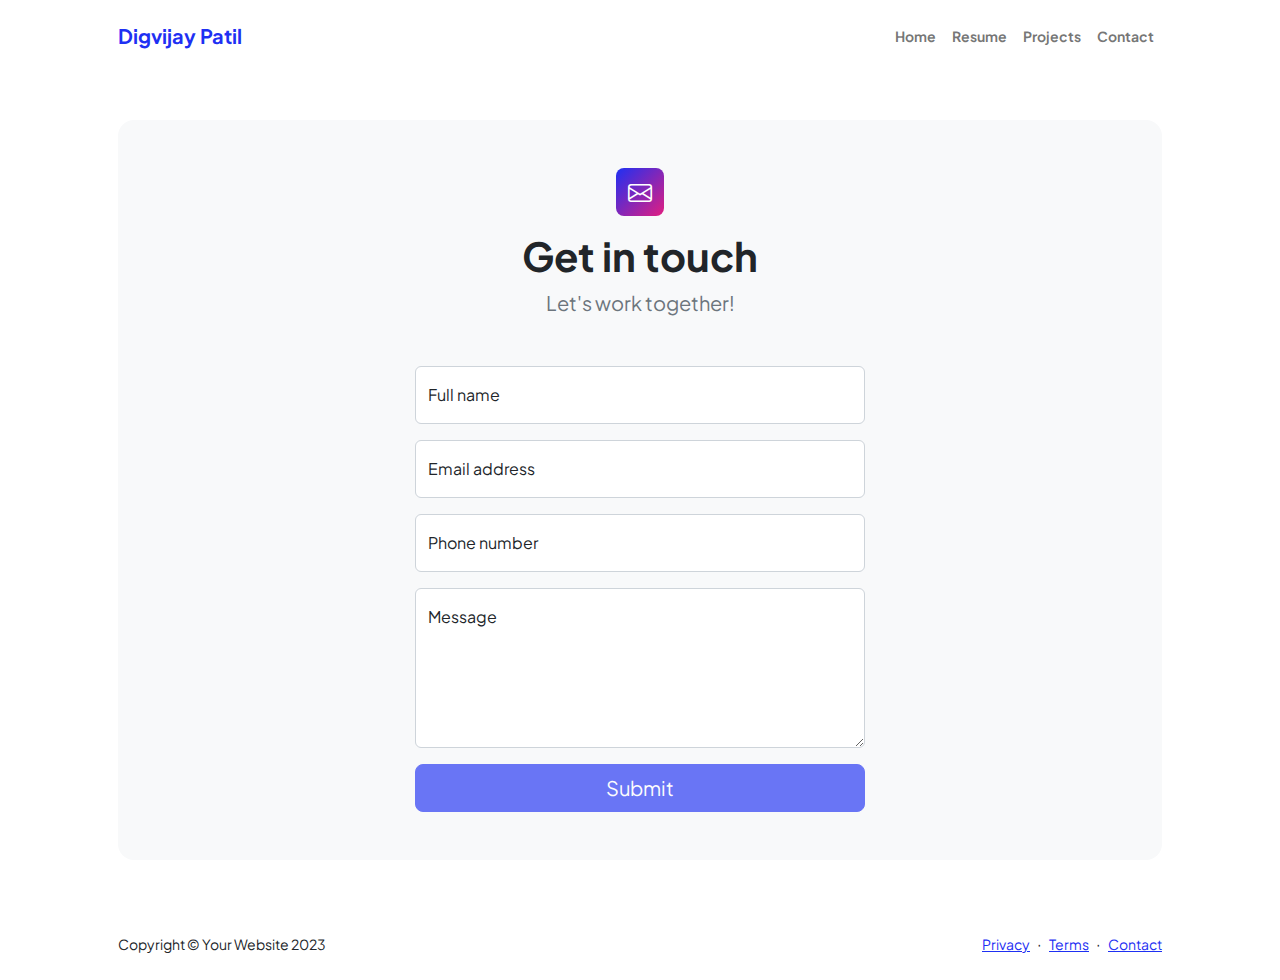
==== contact.html @ d30cce9c "changes" ====
<!DOCTYPE html>
<html lang="en">
    <head>
        
        <title>Contact</title>

        <!-- Favicon-->
        <link rel="icon" type="image/x-icon" href="assets/favicon.ico" />
        <!-- Custom Google font-->
        <link rel="preconnect" href="https://fonts.googleapis.com" />
        <link rel="preconnect" href="https://fonts.gstatic.com" crossorigin />
        <link href="https://fonts.googleapis.com/css2?family=Plus+Jakarta+Sans:wght@100;200;300;400;500;600;700;800;900&amp;display=swap" rel="stylesheet" />
        <!-- Bootstrap icons-->
        <link href="https://cdn.jsdelivr.net/npm/bootstrap-icons@1.8.1/font/bootstrap-icons.css" rel="stylesheet" />
        <!-- Core theme CSS (includes Bootstrap)-->
        <link href="css/styles.css" rel="stylesheet" />
    </head>
    <body class="d-flex flex-column">
        <main class="flex-shrink-0">
  
            <!-- Navigation-->
            <nav class="navbar navbar-expand-lg navbar-light bg-white py-3">
                <div class="container px-5">
                    <a class="navbar-brand" href="index.html"><span class="fw-bolder text-primary">Digvijay Patil</span></a>
                    <button class="navbar-toggler" type="button" data-bs-toggle="collapse" data-bs-target="#navbarSupportedContent" aria-controls="navbarSupportedContent" aria-expanded="false" aria-label="Toggle navigation"><span class="navbar-toggler-icon"></span></button>
                    <div class="collapse navbar-collapse" id="navbarSupportedContent">
                        <ul class="navbar-nav ms-auto mb-2 mb-lg-0 small fw-bolder">
                            <li class="nav-item"><a class="nav-link" href="index.html">Home</a></li>
                            <li class="nav-item"><a class="nav-link" href="resume.html">Resume</a></li>
                            <li class="nav-item"><a class="nav-link" href="projects.html">Projects</a></li>
                            <li class="nav-item"><a class="nav-link" href="contact.html">Contact</a></li>
                        </ul>
                    </div>
                </div>
            </nav>

            <!-- Page content-->
            <section class="py-5">
                <div class="container px-5">

                    <!-- Contact form-->
                    <div class="bg-light rounded-4 py-5 px-4 px-md-5">
                        <div class="text-center mb-5">
                            <div class="feature bg-primary bg-gradient-primary-to-secondary text-white rounded-3 mb-3"><i class="bi bi-envelope"></i></div>
                            <h1 class="fw-bolder">Get in touch</h1>
                            <p class="lead fw-normal text-muted mb-0">Let's work together!</p>
                        </div>
                        <div class="row gx-5 justify-content-center">
                            <div class="col-lg-8 col-xl-6">
                                <!-- * * * * * * * * * * * * * * *-->
                                <!-- * * SB Forms Contact Form * *-->
                                <!-- * * * * * * * * * * * * * * *-->
                                <!-- This form is pre-integrated with SB Forms.-->
                                <!-- To make this form functional, sign up at-->
                                <!-- https://startbootstrap.com/solution/contact-forms-->
                                <!-- to get an API token!-->
                                <form id="contactForm" data-sb-form-api-token="API_TOKEN">
                                    <!-- Name input-->
                                    <div class="form-floating mb-3">
                                        <input class="form-control" id="name" type="text" placeholder="Enter your name..." data-sb-validations="required" />
                                        <label for="name">Full name</label>
                                        <div class="invalid-feedback" data-sb-feedback="name:required">A name is required.</div>
                                    </div>
                                    <!-- Email address input-->
                                    <div class="form-floating mb-3">
                                        <input class="form-control" id="email" type="email" placeholder="name@example.com" data-sb-validations="required,email" />
                                        <label for="email">Email address</label>
                                        <div class="invalid-feedback" data-sb-feedback="email:required">An email is required.</div>
                                        <div class="invalid-feedback" data-sb-feedback="email:email">Email is not valid.</div>
                                    </div>
                                    <!-- Phone number input-->
                                    <div class="form-floating mb-3">
                                        <input class="form-control" id="phone" type="tel" placeholder="(123) 456-7890" data-sb-validations="required" />
                                        <label for="phone">Phone number</label>
                                        <div class="invalid-feedback" data-sb-feedback="phone:required">A phone number is required.</div>
                                    </div>
                                    <!-- Message input-->
                                    <div class="form-floating mb-3">
                                        <textarea class="form-control" id="message" type="text" placeholder="Enter your message here..." style="height: 10rem" data-sb-validations="required"></textarea>
                                        <label for="message">Message</label>
                                        <div class="invalid-feedback" data-sb-feedback="message:required">A message is required.</div>
                                    </div>
                                    <!-- Submit success message-->
                                    <!---->
                                    <!-- This is what your users will see when the form-->
                                    <!-- has successfully submitted-->
                                    <div class="d-none" id="submitSuccessMessage">
                                        <div class="text-center mb-3">
                                            <div class="fw-bolder">Form submission successful!</div>
                                            To activate this form, sign up at
                                            <br />
                                            <a href="https://startbootstrap.com/solution/contact-forms">https://startbootstrap.com/solution/contact-forms</a>
                                        </div>
                                    </div>
                                    <!-- Submit error message-->
                                    <!---->
                                    <!-- This is what your users will see when there is-->
                                    <!-- an error submitting the form-->
                                    <div class="d-none" id="submitErrorMessage"><div class="text-center text-danger mb-3">Error sending message!</div></div>
                                    <!-- Submit Button-->
                                    <div class="d-grid"><button class="btn btn-primary btn-lg disabled" id="submitButton" type="submit">Submit</button></div>
                                </form>
                            </div>
                        </div>
                    </div>
                </div>
            </section>
        </main>

        <!-- Footer -->
        <footer class="bg-white py-4 mt-auto">
            <div class="container px-5">
                <div class="row align-items-center justify-content-between flex-column flex-sm-row">
                    <div class="col-auto"><div class="small m-0">Copyright &copy; Your Website 2023</div></div>
                    <div class="col-auto">
                        <a class="small" href="#!">Privacy</a>
                        <span class="mx-1">&middot;</span>
                        <a class="small" href="#!">Terms</a>
                        <span class="mx-1">&middot;</span>
                        <a class="small" href="#!">Contact</a>
                    </div>
                </div>
            </div>
        </footer>

        <!-- Bootstrap core JS-->
        <script src="https://cdn.jsdelivr.net/npm/bootstrap@5.2.3/dist/js/bootstrap.bundle.min.js"></script>
        <!-- Core theme JS-->
        <script src="js/scripts.js"></script>
        <!-- * * * * * * * * * * * * * * * * * * * * * * * * * * * * * * * * * * * * * * * *-->
        <!-- * *                               SB Forms JS                               * *-->
        <!-- * * Activate your form at https://startbootstrap.com/solution/contact-forms * *-->
        <!-- * * * * * * * * * * * * * * * * * * * * * * * * * * * * * * * * * * * * * * * *-->
        <script src="https://cdn.startbootstrap.com/sb-forms-latest.js"></script>
    </body>
</html>
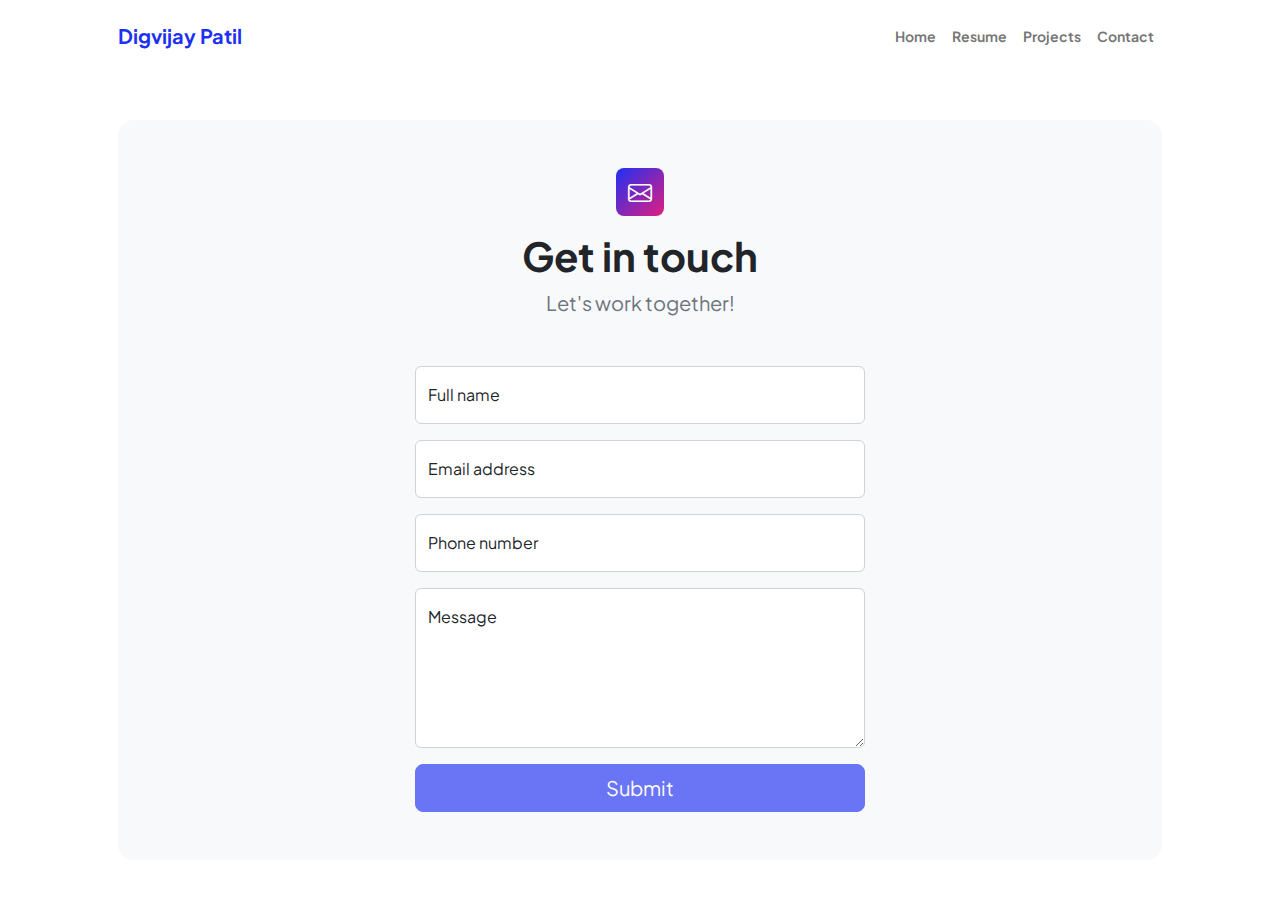
==== commit 12630504: "changes" ====
--- a/contact.html
+++ b/contact.html
@@ -105,9 +105,9 @@
                     </div>
                 </div>
             </section>
-        </main>
+        </main> 
 
-        <!-- Footer -->
+        <!-- Footer 
         <footer class="bg-white py-4 mt-auto">
             <div class="container px-5">
                 <div class="row align-items-center justify-content-between flex-column flex-sm-row">
@@ -122,6 +122,7 @@
                 </div>
             </div>
         </footer>
+        --> 
 
         <!-- Bootstrap core JS-->
         <script src="https://cdn.jsdelivr.net/npm/bootstrap@5.2.3/dist/js/bootstrap.bundle.min.js"></script>
@@ -133,4 +134,4 @@
         <!-- * * * * * * * * * * * * * * * * * * * * * * * * * * * * * * * * * * * * * * * *-->
         <script src="https://cdn.startbootstrap.com/sb-forms-latest.js"></script>
     </body>
-</html>
+</html>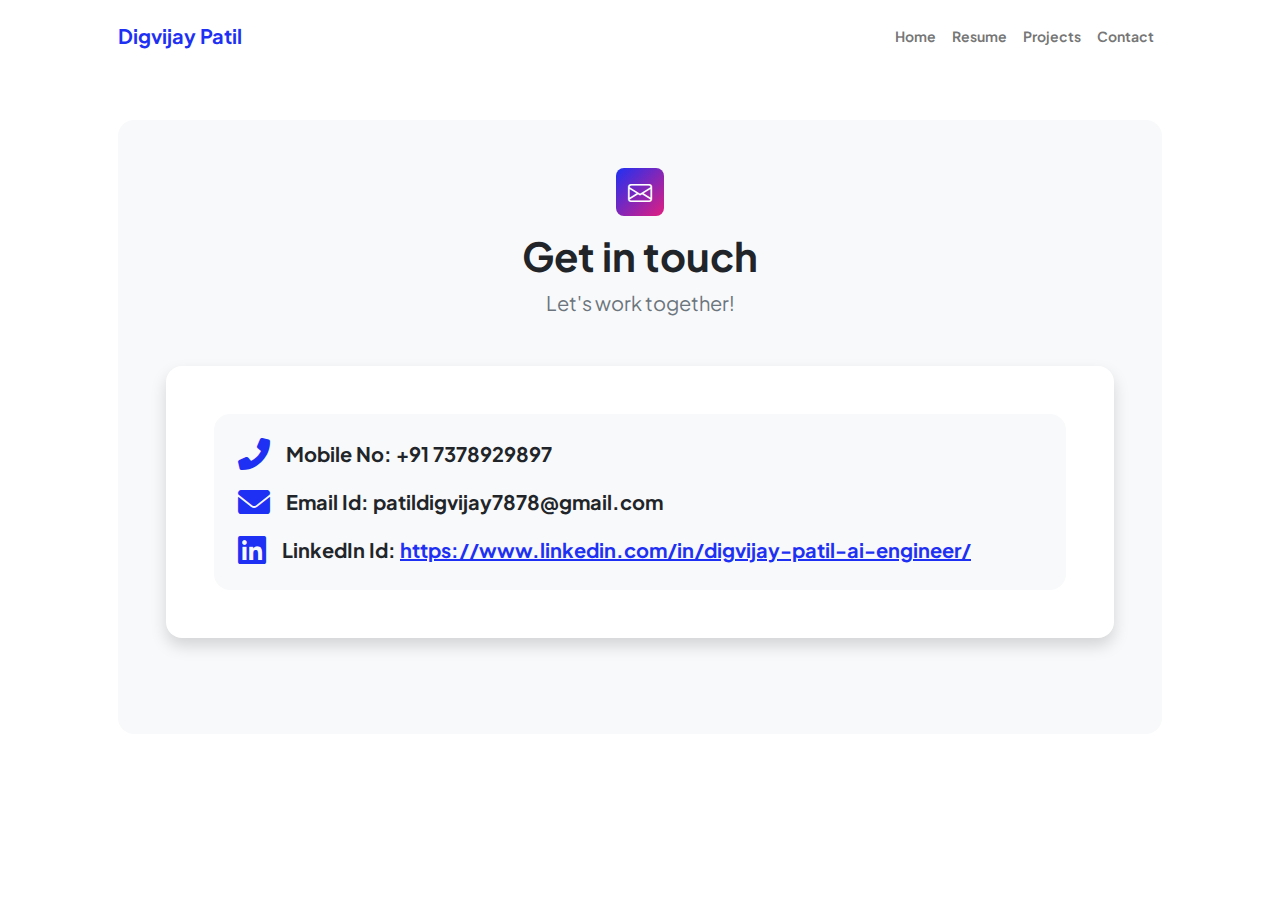
==== commit 434ad1b3: "changes" ====
--- a/contact.html
+++ b/contact.html
@@ -12,6 +12,7 @@
         <link href="https://fonts.googleapis.com/css2?family=Plus+Jakarta+Sans:wght@100;200;300;400;500;600;700;800;900&amp;display=swap" rel="stylesheet" />
         <!-- Bootstrap icons-->
         <link href="https://cdn.jsdelivr.net/npm/bootstrap-icons@1.8.1/font/bootstrap-icons.css" rel="stylesheet" />
+        <link rel="stylesheet" href="https://cdnjs.cloudflare.com/ajax/libs/font-awesome/6.0.0-beta3/css/all.min.css">
         <!-- Core theme CSS (includes Bootstrap)-->
         <link href="css/styles.css" rel="stylesheet" />
     </head>
@@ -45,61 +46,31 @@
                             <h1 class="fw-bolder">Get in touch</h1>
                             <p class="lead fw-normal text-muted mb-0">Let's work together!</p>
                         </div>
-                        <div class="row gx-5 justify-content-center">
-                            <div class="col-lg-8 col-xl-6">
-                                <!-- * * * * * * * * * * * * * * *-->
-                                <!-- * * SB Forms Contact Form * *-->
-                                <!-- * * * * * * * * * * * * * * *-->
-                                <!-- This form is pre-integrated with SB Forms.-->
-                                <!-- To make this form functional, sign up at-->
-                                <!-- https://startbootstrap.com/solution/contact-forms-->
-                                <!-- to get an API token!-->
-                                <form id="contactForm" data-sb-form-api-token="API_TOKEN">
-                                    <!-- Name input-->
-                                    <div class="form-floating mb-3">
-                                        <input class="form-control" id="name" type="text" placeholder="Enter your name..." data-sb-validations="required" />
-                                        <label for="name">Full name</label>
-                                        <div class="invalid-feedback" data-sb-feedback="name:required">A name is required.</div>
-                                    </div>
-                                    <!-- Email address input-->
-                                    <div class="form-floating mb-3">
-                                        <input class="form-control" id="email" type="email" placeholder="name@example.com" data-sb-validations="required,email" />
-                                        <label for="email">Email address</label>
-                                        <div class="invalid-feedback" data-sb-feedback="email:required">An email is required.</div>
-                                        <div class="invalid-feedback" data-sb-feedback="email:email">Email is not valid.</div>
-                                    </div>
-                                    <!-- Phone number input-->
-                                    <div class="form-floating mb-3">
-                                        <input class="form-control" id="phone" type="tel" placeholder="(123) 456-7890" data-sb-validations="required" />
-                                        <label for="phone">Phone number</label>
-                                        <div class="invalid-feedback" data-sb-feedback="phone:required">A phone number is required.</div>
-                                    </div>
-                                    <!-- Message input-->
-                                    <div class="form-floating mb-3">
-                                        <textarea class="form-control" id="message" type="text" placeholder="Enter your message here..." style="height: 10rem" data-sb-validations="required"></textarea>
-                                        <label for="message">Message</label>
-                                        <div class="invalid-feedback" data-sb-feedback="message:required">A message is required.</div>
-                                    </div>
-                                    <!-- Submit success message-->
-                                    <!---->
-                                    <!-- This is what your users will see when the form-->
-                                    <!-- has successfully submitted-->
-                                    <div class="d-none" id="submitSuccessMessage">
-                                        <div class="text-center mb-3">
-                                            <div class="fw-bolder">Form submission successful!</div>
-                                            To activate this form, sign up at
-                                            <br />
-                                            <a href="https://startbootstrap.com/solution/contact-forms">https://startbootstrap.com/solution/contact-forms</a>
+                        <!-- <div class="row gx-5 justify-content-center"> -->
+                        <div class="text-center mb-5">
+                                <!-- Contact Info-->
+                            <div class="card shadow border-0 rounded-4 mb-5">
+                                <div class="card-body p-5">
+                                    <div class="row align-items-center gx-5">
+                                        <div class="col text-center text-lg-start mb-4 mb-lg-0">
+                                            <div class="bg-light p-4 rounded-4">  
+                                                <div class="d-flex align-items-center mb-3">
+                                                    <i class="fas fa-phone-alt fa-2x me-3 text-primary"></i>
+                                                    <h5 class="fw-bolder mb-0">Mobile No: +91 7378929897</h5>
+                                                </div>
+                                                <div class="d-flex align-items-center mb-3">
+                                                    <i class="fas fa-envelope fa-2x me-3 text-primary"></i>
+                                                    <h5 class="fw-bolder mb-0">Email Id: patildigvijay7878@gmail.com</h5>
+                                                </div>
+                                                <div class="d-flex align-items-center">
+                                                    <i class="fab fa-linkedin fa-2x me-3 text-primary"></i>
+                                                    <h5 class="fw-bolder mb-0">LinkedIn Id: <a href="https://www.linkedin.com/in/digvijay-patil-ai-engineer/" target="_blank">https://www.linkedin.com/in/digvijay-patil-ai-engineer/</a></h5>
+                                                </div>
+                                            </div>
                                         </div>
                                     </div>
-                                    <!-- Submit error message-->
-                                    <!---->
-                                    <!-- This is what your users will see when there is-->
-                                    <!-- an error submitting the form-->
-                                    <div class="d-none" id="submitErrorMessage"><div class="text-center text-danger mb-3">Error sending message!</div></div>
-                                    <!-- Submit Button-->
-                                    <div class="d-grid"><button class="btn btn-primary btn-lg disabled" id="submitButton" type="submit">Submit</button></div>
-                                </form>
+                                </div>
+                            </div>
                             </div>
                         </div>
                     </div>
